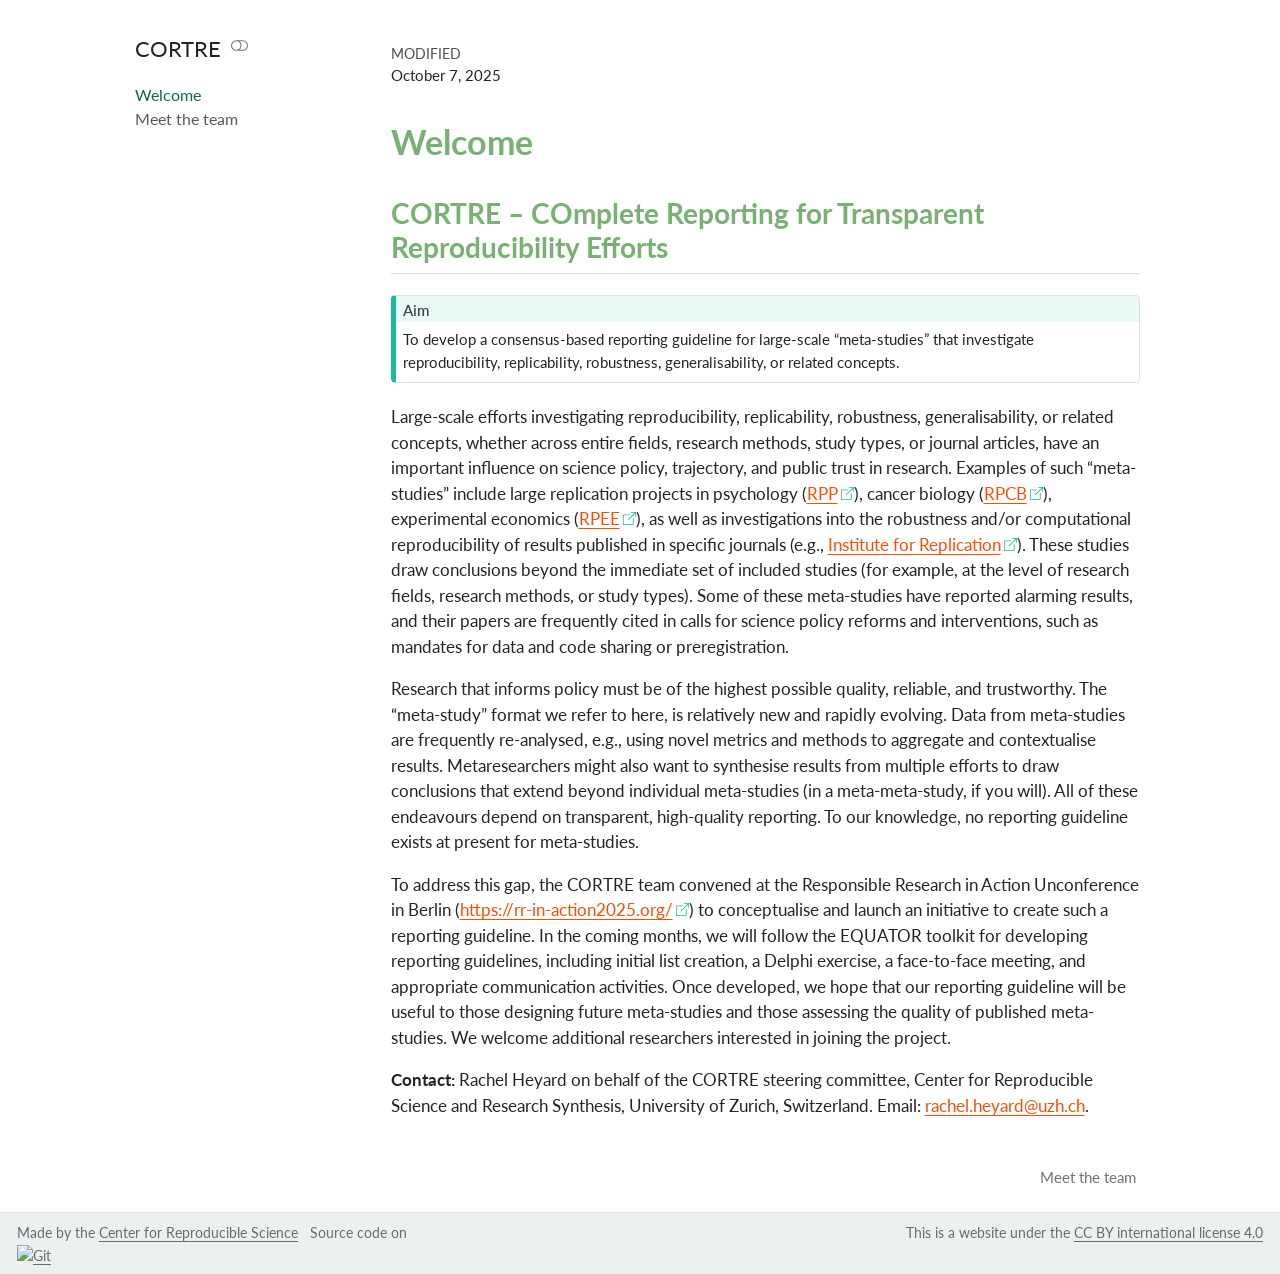
==== docs/index.html @ fe31c936 "start" ====
<!DOCTYPE html>
<html xmlns="http://www.w3.org/1999/xhtml" lang="en" xml:lang="en"><head>

<meta charset="utf-8">
<meta name="generator" content="quarto-1.7.32">

<meta name="viewport" content="width=device-width, initial-scale=1.0, user-scalable=yes">

<meta name="author" content="Center for Reproducible Science and Research Synthesis">

<title>Welcome – CORTRE</title>
<style>
code{white-space: pre-wrap;}
span.smallcaps{font-variant: small-caps;}
div.columns{display: flex; gap: min(4vw, 1.5em);}
div.column{flex: auto; overflow-x: auto;}
div.hanging-indent{margin-left: 1.5em; text-indent: -1.5em;}
ul.task-list{list-style: none;}
ul.task-list li input[type="checkbox"] {
  width: 0.8em;
  margin: 0 0.8em 0.2em -1em; /* quarto-specific, see https://github.com/quarto-dev/quarto-cli/issues/4556 */ 
  vertical-align: middle;
}
</style>


<script src="site_libs/quarto-nav/quarto-nav.js"></script>
<script src="site_libs/quarto-nav/headroom.min.js"></script>
<script src="site_libs/clipboard/clipboard.min.js"></script>
<script src="site_libs/quarto-search/autocomplete.umd.js"></script>
<script src="site_libs/quarto-search/fuse.min.js"></script>
<script src="site_libs/quarto-search/quarto-search.js"></script>
<meta name="quarto:offset" content="./">
<link href="./team/index.html" rel="next">
<script src="site_libs/quarto-html/quarto.js" type="module"></script>
<script src="site_libs/quarto-html/tabsets/tabsets.js" type="module"></script>
<script src="site_libs/quarto-html/popper.min.js"></script>
<script src="site_libs/quarto-html/tippy.umd.min.js"></script>
<script src="site_libs/quarto-html/anchor.min.js"></script>
<link href="site_libs/quarto-html/tippy.css" rel="stylesheet">
<link href="site_libs/quarto-html/quarto-syntax-highlighting-37eea08aefeeee20ff55810ff984fec1.css" rel="stylesheet" class="quarto-color-scheme" id="quarto-text-highlighting-styles">
<link href="site_libs/quarto-html/quarto-syntax-highlighting-dark-2fef5ea3f8957b3e4ecc936fc74692ca.css" rel="stylesheet" class="quarto-color-scheme quarto-color-alternate" id="quarto-text-highlighting-styles">
<link href="site_libs/quarto-html/quarto-syntax-highlighting-37eea08aefeeee20ff55810ff984fec1.css" rel="stylesheet" class="quarto-color-scheme-extra" id="quarto-text-highlighting-styles">
<script src="site_libs/bootstrap/bootstrap.min.js"></script>
<link href="site_libs/bootstrap/bootstrap-icons.css" rel="stylesheet">
<link href="site_libs/bootstrap/bootstrap-a055c395a50114ef8e7a43652ebec370.min.css" rel="stylesheet" append-hash="true" class="quarto-color-scheme" id="quarto-bootstrap" data-mode="light">
<link href="site_libs/bootstrap/bootstrap-dark-d95e5c72062d7bf5ba8f8939cb283f70.min.css" rel="stylesheet" append-hash="true" class="quarto-color-scheme quarto-color-alternate" id="quarto-bootstrap" data-mode="dark">
<link href="site_libs/bootstrap/bootstrap-a055c395a50114ef8e7a43652ebec370.min.css" rel="stylesheet" append-hash="true" class="quarto-color-scheme-extra" id="quarto-bootstrap" data-mode="light">
<script id="quarto-search-options" type="application/json">{
  "location": "sidebar",
  "copy-button": false,
  "collapse-after": 3,
  "panel-placement": "start",
  "type": "textbox",
  "limit": 50,
  "keyboard-shortcut": [
    "f",
    "/",
    "s"
  ],
  "show-item-context": false,
  "language": {
    "search-no-results-text": "No results",
    "search-matching-documents-text": "matching documents",
    "search-copy-link-title": "Copy link to search",
    "search-hide-matches-text": "Hide additional matches",
    "search-more-match-text": "more match in this document",
    "search-more-matches-text": "more matches in this document",
    "search-clear-button-title": "Clear",
    "search-text-placeholder": "",
    "search-detached-cancel-button-title": "Cancel",
    "search-submit-button-title": "Submit",
    "search-label": "Search"
  }
}</script>


<link rel="stylesheet" href="styles.css">
</head>

<body class="nav-sidebar floating fullcontent quarto-light"><script id="quarto-html-before-body" type="application/javascript">
    const toggleBodyColorMode = (bsSheetEl) => {
      const mode = bsSheetEl.getAttribute("data-mode");
      const bodyEl = window.document.querySelector("body");
      if (mode === "dark") {
        bodyEl.classList.add("quarto-dark");
        bodyEl.classList.remove("quarto-light");
      } else {
        bodyEl.classList.add("quarto-light");
        bodyEl.classList.remove("quarto-dark");
      }
    }
    const toggleBodyColorPrimary = () => {
      const bsSheetEl = window.document.querySelector("link#quarto-bootstrap:not([rel=disabled-stylesheet])");
      if (bsSheetEl) {
        toggleBodyColorMode(bsSheetEl);
      }
    }
    const setColorSchemeToggle = (alternate) => {
      const toggles = window.document.querySelectorAll('.quarto-color-scheme-toggle');
      for (let i=0; i < toggles.length; i++) {
        const toggle = toggles[i];
        if (toggle) {
          if (alternate) {
            toggle.classList.add("alternate");
          } else {
            toggle.classList.remove("alternate");
          }
        }
      }
    };
    const toggleColorMode = (alternate) => {
      // Switch the stylesheets
      const primaryStylesheets = window.document.querySelectorAll('link.quarto-color-scheme:not(.quarto-color-alternate)');
      const alternateStylesheets = window.document.querySelectorAll('link.quarto-color-scheme.quarto-color-alternate');
      manageTransitions('#quarto-margin-sidebar .nav-link', false);
      if (alternate) {
        // note: dark is layered on light, we don't disable primary!
        enableStylesheet(alternateStylesheets);
        for (const sheetNode of alternateStylesheets) {
          if (sheetNode.id === "quarto-bootstrap") {
            toggleBodyColorMode(sheetNode);
          }
        }
      } else {
        disableStylesheet(alternateStylesheets);
        enableStylesheet(primaryStylesheets)
        toggleBodyColorPrimary();
      }
      manageTransitions('#quarto-margin-sidebar .nav-link', true);
      // Switch the toggles
      setColorSchemeToggle(alternate)
      // Hack to workaround the fact that safari doesn't
      // properly recolor the scrollbar when toggling (#1455)
      if (navigator.userAgent.indexOf('Safari') > 0 && navigator.userAgent.indexOf('Chrome') == -1) {
        manageTransitions("body", false);
        window.scrollTo(0, 1);
        setTimeout(() => {
          window.scrollTo(0, 0);
          manageTransitions("body", true);
        }, 40);
      }
    }
    const disableStylesheet = (stylesheets) => {
      for (let i=0; i < stylesheets.length; i++) {
        const stylesheet = stylesheets[i];
        stylesheet.rel = 'disabled-stylesheet';
      }
    }
    const enableStylesheet = (stylesheets) => {
      for (let i=0; i < stylesheets.length; i++) {
        const stylesheet = stylesheets[i];
        if(stylesheet.rel !== 'stylesheet') { // for Chrome, which will still FOUC without this check
          stylesheet.rel = 'stylesheet';
        }
      }
    }
    const manageTransitions = (selector, allowTransitions) => {
      const els = window.document.querySelectorAll(selector);
      for (let i=0; i < els.length; i++) {
        const el = els[i];
        if (allowTransitions) {
          el.classList.remove('notransition');
        } else {
          el.classList.add('notransition');
        }
      }
    }
    const isFileUrl = () => {
      return window.location.protocol === 'file:';
    }
    const hasAlternateSentinel = () => {
      let styleSentinel = getColorSchemeSentinel();
      if (styleSentinel !== null) {
        return styleSentinel === "alternate";
      } else {
        return false;
      }
    }
    const setStyleSentinel = (alternate) => {
      const value = alternate ? "alternate" : "default";
      if (!isFileUrl()) {
        window.localStorage.setItem("quarto-color-scheme", value);
      } else {
        localAlternateSentinel = value;
      }
    }
    const getColorSchemeSentinel = () => {
      if (!isFileUrl()) {
        const storageValue = window.localStorage.getItem("quarto-color-scheme");
        return storageValue != null ? storageValue : localAlternateSentinel;
      } else {
        return localAlternateSentinel;
      }
    }
    const toggleGiscusIfUsed = (isAlternate, darkModeDefault) => {
      const baseTheme = document.querySelector('#giscus-base-theme')?.value ?? 'light';
      const alternateTheme = document.querySelector('#giscus-alt-theme')?.value ?? 'dark';
      let newTheme = '';
      if(authorPrefersDark) {
        newTheme = isAlternate ? baseTheme : alternateTheme;
      } else {
        newTheme = isAlternate ? alternateTheme : baseTheme;
      }
      const changeGiscusTheme = () => {
        // From: https://github.com/giscus/giscus/issues/336
        const sendMessage = (message) => {
          const iframe = document.querySelector('iframe.giscus-frame');
          if (!iframe) return;
          iframe.contentWindow.postMessage({ giscus: message }, 'https://giscus.app');
        }
        sendMessage({
          setConfig: {
            theme: newTheme
          }
        });
      }
      const isGiscussLoaded = window.document.querySelector('iframe.giscus-frame') !== null;
      if (isGiscussLoaded) {
        changeGiscusTheme();
      }
    };
    const authorPrefersDark = false;
    const darkModeDefault = authorPrefersDark;
      document.querySelector('link#quarto-text-highlighting-styles.quarto-color-scheme-extra').rel = 'disabled-stylesheet';
      document.querySelector('link#quarto-bootstrap.quarto-color-scheme-extra').rel = 'disabled-stylesheet';
    let localAlternateSentinel = darkModeDefault ? 'alternate' : 'default';
    // Dark / light mode switch
    window.quartoToggleColorScheme = () => {
      // Read the current dark / light value
      let toAlternate = !hasAlternateSentinel();
      toggleColorMode(toAlternate);
      setStyleSentinel(toAlternate);
      toggleGiscusIfUsed(toAlternate, darkModeDefault);
      window.dispatchEvent(new Event('resize'));
    };
    // Switch to dark mode if need be
    if (hasAlternateSentinel()) {
      toggleColorMode(true);
    } else {
      toggleColorMode(false);
    }
  </script>

<div id="quarto-search-results"></div>
  <header id="quarto-header" class="headroom fixed-top">
  <nav class="quarto-secondary-nav">
    <div class="container-fluid d-flex">
      <button type="button" class="quarto-btn-toggle btn" data-bs-toggle="collapse" role="button" data-bs-target=".quarto-sidebar-collapse-item" aria-controls="quarto-sidebar" aria-expanded="false" aria-label="Toggle sidebar navigation" onclick="if (window.quartoToggleHeadroom) { window.quartoToggleHeadroom(); }">
        <i class="bi bi-layout-text-sidebar-reverse"></i>
      </button>
        <nav class="quarto-page-breadcrumbs" aria-label="breadcrumb"><ol class="breadcrumb"><li class="breadcrumb-item"><a href="./index.html">Welcome</a></li></ol></nav>
        <a class="flex-grow-1" role="navigation" data-bs-toggle="collapse" data-bs-target=".quarto-sidebar-collapse-item" aria-controls="quarto-sidebar" aria-expanded="false" aria-label="Toggle sidebar navigation" onclick="if (window.quartoToggleHeadroom) { window.quartoToggleHeadroom(); }">      
        </a>
    </div>
  </nav>
</header>
<!-- content -->
<div id="quarto-content" class="quarto-container page-columns page-rows-contents page-layout-article">
<!-- sidebar -->
  <nav id="quarto-sidebar" class="sidebar collapse collapse-horizontal quarto-sidebar-collapse-item sidebar-navigation floating overflow-auto">
    <div class="pt-lg-2 mt-2 text-left sidebar-header">
    <div class="sidebar-title mb-0 py-0">
      <a href="./">CORTRE</a> 
        <div class="sidebar-tools-main">
  <a href="" class="quarto-color-scheme-toggle quarto-navigation-tool  px-1" onclick="window.quartoToggleColorScheme(); return false;" title="Toggle dark mode"><i class="bi"></i></a>
</div>
    </div>
      </div>
    <div class="sidebar-menu-container"> 
    <ul class="list-unstyled mt-1">
        <li class="sidebar-item">
  <div class="sidebar-item-container"> 
  <a href="./index.html" class="sidebar-item-text sidebar-link active">
 <span class="menu-text">Welcome</span></a>
  </div>
</li>
        <li class="sidebar-item">
  <div class="sidebar-item-container"> 
  <a href="./team/index.html" class="sidebar-item-text sidebar-link">
 <span class="menu-text">Meet the team</span></a>
  </div>
</li>
    </ul>
    </div>
</nav>
<div id="quarto-sidebar-glass" class="quarto-sidebar-collapse-item" data-bs-toggle="collapse" data-bs-target=".quarto-sidebar-collapse-item"></div>
<!-- margin-sidebar -->
    
<!-- main -->
<main class="content" id="quarto-document-content">


<header id="title-block-header" class="quarto-title-block default">
<div class="quarto-title">
</div>



<div class="quarto-title-meta">

    
  
    <div>
    <div class="quarto-title-meta-heading">Modified</div>
    <div class="quarto-title-meta-contents">
      <p class="date-modified">October 7, 2025</p>
    </div>
  </div>
    
  </div>
  


</header>


<section id="welcome" class="level1 unnumbered">
<h1 class="unnumbered">Welcome</h1>
<section id="cortre-complete-reporting-for-transparent-reproducibility-efforts" class="level2">
<h2 class="anchored" data-anchor-id="cortre-complete-reporting-for-transparent-reproducibility-efforts">CORTRE – COmplete Reporting for Transparent Reproducibility Efforts</h2>
<div class="callout callout-style-default callout-tip no-icon callout-titled">
<div class="callout-header d-flex align-content-center">
<div class="callout-icon-container">
<i class="callout-icon no-icon"></i>
</div>
<div class="callout-title-container flex-fill">
Aim
</div>
</div>
<div class="callout-body-container callout-body">
<p>To develop a consensus-based reporting guideline for large-scale “meta-studies” that investigate reproducibility, replicability, robustness, generalisability, or related concepts.</p>
</div>
</div>
<p>Large-scale efforts investigating reproducibility, replicability, robustness, generalisability, or related concepts, whether across entire fields, research methods, study types, or journal articles, have an important influence on science policy, trajectory, and public trust in research. Examples of such “meta-studies” include large replication projects in psychology (<a href="https://osf.io/ezcuj/" class="external" target="_blank">RPP</a>), cancer biology (<a href="https://www.cos.io/rpcb" class="external" target="_blank">RPCB</a>), experimental economics (<a href="https://doi.org/10.1126/science.aaf0918" class="external" target="_blank">RPEE</a>), as well as investigations into the robustness and/or computational reproducibility of results published in specific journals (e.g., <a href="https://i4replication.org/" class="external" target="_blank">Institute for Replication</a>). These studies draw conclusions beyond the immediate set of included studies (for example, at the level of research fields, research methods, or study types). Some of these meta-studies have reported alarming results, and their papers are frequently cited in calls for science policy reforms and interventions, such as mandates for data and code sharing or preregistration.</p>
<p>Research that informs policy must be of the highest possible quality, reliable, and trustworthy. The “meta-study” format we refer to here, is relatively new and rapidly evolving. Data from meta-studies are frequently re-analysed, e.g., using novel metrics and methods to aggregate and contextualise results. Metaresearchers might also want to synthesise results from multiple efforts to draw conclusions that extend beyond individual meta-studies (in a meta-meta-study, if you will). All of these endeavours depend on transparent, high-quality reporting. To our knowledge, no reporting guideline exists at present for meta-studies.</p>
<p>To address this gap, the CORTRE team convened at the Responsible Research in Action Unconference in Berlin (<a href="https://rr-in-action2025.org/" class="external" target="_blank">https://rr-in-action2025.org/</a>) to conceptualise and launch an initiative to create such a reporting guideline. In the coming months, we will follow the EQUATOR toolkit for developing reporting guidelines, including initial list creation, a Delphi exercise, a face-to-face meeting, and appropriate communication activities. Once developed, we hope that our reporting guideline will be useful to those designing future meta-studies and those assessing the quality of published meta-studies. We welcome additional researchers interested in joining the project.</p>
<p><strong>Contact:</strong> Rachel Heyard on behalf of the CORTRE steering committee, Center for Reproducible Science and Research Synthesis, University of Zurich, Switzerland. Email: <script type="text/javascript">
<!--
h='&#x75;&#122;&#104;&#46;&#x63;&#104;';a='&#64;';n='&#114;&#x61;&#x63;&#104;&#x65;&#108;&#46;&#104;&#x65;&#x79;&#x61;&#114;&#100;';e=n+a+h;
document.write('<a h'+'ref'+'="ma'+'ilto'+':'+e+'" clas'+'s="em' + 'ail email">'+e+'<\/'+'a'+'>');
// -->
</script><noscript>rachel.heyard at uzh dot ch</noscript>.</p>


</section>
</section>

</main> <!-- /main -->
<script id="quarto-html-after-body" type="application/javascript">
  window.document.addEventListener("DOMContentLoaded", function (event) {
    // Ensure there is a toggle, if there isn't float one in the top right
    if (window.document.querySelector('.quarto-color-scheme-toggle') === null) {
      const a = window.document.createElement('a');
      a.classList.add('top-right');
      a.classList.add('quarto-color-scheme-toggle');
      a.href = "";
      a.onclick = function() { try { window.quartoToggleColorScheme(); } catch {} return false; };
      const i = window.document.createElement("i");
      i.classList.add('bi');
      a.appendChild(i);
      window.document.body.appendChild(a);
    }
    setColorSchemeToggle(hasAlternateSentinel())
    const icon = "";
    const anchorJS = new window.AnchorJS();
    anchorJS.options = {
      placement: 'right',
      icon: icon
    };
    anchorJS.add('.anchored');
    const isCodeAnnotation = (el) => {
      for (const clz of el.classList) {
        if (clz.startsWith('code-annotation-')) {                     
          return true;
        }
      }
      return false;
    }
    const onCopySuccess = function(e) {
      // button target
      const button = e.trigger;
      // don't keep focus
      button.blur();
      // flash "checked"
      button.classList.add('code-copy-button-checked');
      var currentTitle = button.getAttribute("title");
      button.setAttribute("title", "Copied!");
      let tooltip;
      if (window.bootstrap) {
        button.setAttribute("data-bs-toggle", "tooltip");
        button.setAttribute("data-bs-placement", "left");
        button.setAttribute("data-bs-title", "Copied!");
        tooltip = new bootstrap.Tooltip(button, 
          { trigger: "manual", 
            customClass: "code-copy-button-tooltip",
            offset: [0, -8]});
        tooltip.show();    
      }
      setTimeout(function() {
        if (tooltip) {
          tooltip.hide();
          button.removeAttribute("data-bs-title");
          button.removeAttribute("data-bs-toggle");
          button.removeAttribute("data-bs-placement");
        }
        button.setAttribute("title", currentTitle);
        button.classList.remove('code-copy-button-checked');
      }, 1000);
      // clear code selection
      e.clearSelection();
    }
    const getTextToCopy = function(trigger) {
        const codeEl = trigger.previousElementSibling.cloneNode(true);
        for (const childEl of codeEl.children) {
          if (isCodeAnnotation(childEl)) {
            childEl.remove();
          }
        }
        return codeEl.innerText;
    }
    const clipboard = new window.ClipboardJS('.code-copy-button:not([data-in-quarto-modal])', {
      text: getTextToCopy
    });
    clipboard.on('success', onCopySuccess);
    if (window.document.getElementById('quarto-embedded-source-code-modal')) {
      const clipboardModal = new window.ClipboardJS('.code-copy-button[data-in-quarto-modal]', {
        text: getTextToCopy,
        container: window.document.getElementById('quarto-embedded-source-code-modal')
      });
      clipboardModal.on('success', onCopySuccess);
    }
      var localhostRegex = new RegExp(/^(?:http|https):\/\/localhost\:?[0-9]*\//);
      var mailtoRegex = new RegExp(/^mailto:/);
        var filterRegex = new RegExp('/' + window.location.host + '/');
      var isInternal = (href) => {
          return filterRegex.test(href) || localhostRegex.test(href) || mailtoRegex.test(href);
      }
      // Inspect non-navigation links and adorn them if external
     var links = window.document.querySelectorAll('a[href]:not(.nav-link):not(.navbar-brand):not(.toc-action):not(.sidebar-link):not(.sidebar-item-toggle):not(.pagination-link):not(.no-external):not([aria-hidden]):not(.dropdown-item):not(.quarto-navigation-tool):not(.about-link)');
      for (var i=0; i<links.length; i++) {
        const link = links[i];
        if (!isInternal(link.href)) {
          // undo the damage that might have been done by quarto-nav.js in the case of
          // links that we want to consider external
          if (link.dataset.originalHref !== undefined) {
            link.href = link.dataset.originalHref;
          }
        }
      }
    function tippyHover(el, contentFn, onTriggerFn, onUntriggerFn) {
      const config = {
        allowHTML: true,
        maxWidth: 500,
        delay: 100,
        arrow: false,
        appendTo: function(el) {
            return el.parentElement;
        },
        interactive: true,
        interactiveBorder: 10,
        theme: 'quarto',
        placement: 'bottom-start',
      };
      if (contentFn) {
        config.content = contentFn;
      }
      if (onTriggerFn) {
        config.onTrigger = onTriggerFn;
      }
      if (onUntriggerFn) {
        config.onUntrigger = onUntriggerFn;
      }
      window.tippy(el, config); 
    }
    const noterefs = window.document.querySelectorAll('a[role="doc-noteref"]');
    for (var i=0; i<noterefs.length; i++) {
      const ref = noterefs[i];
      tippyHover(ref, function() {
        // use id or data attribute instead here
        let href = ref.getAttribute('data-footnote-href') || ref.getAttribute('href');
        try { href = new URL(href).hash; } catch {}
        const id = href.replace(/^#\/?/, "");
        const note = window.document.getElementById(id);
        if (note) {
          return note.innerHTML;
        } else {
          return "";
        }
      });
    }
    const xrefs = window.document.querySelectorAll('a.quarto-xref');
    const processXRef = (id, note) => {
      // Strip column container classes
      const stripColumnClz = (el) => {
        el.classList.remove("page-full", "page-columns");
        if (el.children) {
          for (const child of el.children) {
            stripColumnClz(child);
          }
        }
      }
      stripColumnClz(note)
      if (id === null || id.startsWith('sec-')) {
        // Special case sections, only their first couple elements
        const container = document.createElement("div");
        if (note.children && note.children.length > 2) {
          container.appendChild(note.children[0].cloneNode(true));
          for (let i = 1; i < note.children.length; i++) {
            const child = note.children[i];
            if (child.tagName === "P" && child.innerText === "") {
              continue;
            } else {
              container.appendChild(child.cloneNode(true));
              break;
            }
          }
          if (window.Quarto?.typesetMath) {
            window.Quarto.typesetMath(container);
          }
          return container.innerHTML
        } else {
          if (window.Quarto?.typesetMath) {
            window.Quarto.typesetMath(note);
          }
          return note.innerHTML;
        }
      } else {
        // Remove any anchor links if they are present
        const anchorLink = note.querySelector('a.anchorjs-link');
        if (anchorLink) {
          anchorLink.remove();
        }
        if (window.Quarto?.typesetMath) {
          window.Quarto.typesetMath(note);
        }
        if (note.classList.contains("callout")) {
          return note.outerHTML;
        } else {
          return note.innerHTML;
        }
      }
    }
    for (var i=0; i<xrefs.length; i++) {
      const xref = xrefs[i];
      tippyHover(xref, undefined, function(instance) {
        instance.disable();
        let url = xref.getAttribute('href');
        let hash = undefined; 
        if (url.startsWith('#')) {
          hash = url;
        } else {
          try { hash = new URL(url).hash; } catch {}
        }
        if (hash) {
          const id = hash.replace(/^#\/?/, "");
          const note = window.document.getElementById(id);
          if (note !== null) {
            try {
              const html = processXRef(id, note.cloneNode(true));
              instance.setContent(html);
            } finally {
              instance.enable();
              instance.show();
            }
          } else {
            // See if we can fetch this
            fetch(url.split('#')[0])
            .then(res => res.text())
            .then(html => {
              const parser = new DOMParser();
              const htmlDoc = parser.parseFromString(html, "text/html");
              const note = htmlDoc.getElementById(id);
              if (note !== null) {
                const html = processXRef(id, note);
                instance.setContent(html);
              } 
            }).finally(() => {
              instance.enable();
              instance.show();
            });
          }
        } else {
          // See if we can fetch a full url (with no hash to target)
          // This is a special case and we should probably do some content thinning / targeting
          fetch(url)
          .then(res => res.text())
          .then(html => {
            const parser = new DOMParser();
            const htmlDoc = parser.parseFromString(html, "text/html");
            const note = htmlDoc.querySelector('main.content');
            if (note !== null) {
              // This should only happen for chapter cross references
              // (since there is no id in the URL)
              // remove the first header
              if (note.children.length > 0 && note.children[0].tagName === "HEADER") {
                note.children[0].remove();
              }
              const html = processXRef(null, note);
              instance.setContent(html);
            } 
          }).finally(() => {
            instance.enable();
            instance.show();
          });
        }
      }, function(instance) {
      });
    }
        let selectedAnnoteEl;
        const selectorForAnnotation = ( cell, annotation) => {
          let cellAttr = 'data-code-cell="' + cell + '"';
          let lineAttr = 'data-code-annotation="' +  annotation + '"';
          const selector = 'span[' + cellAttr + '][' + lineAttr + ']';
          return selector;
        }
        const selectCodeLines = (annoteEl) => {
          const doc = window.document;
          const targetCell = annoteEl.getAttribute("data-target-cell");
          const targetAnnotation = annoteEl.getAttribute("data-target-annotation");
          const annoteSpan = window.document.querySelector(selectorForAnnotation(targetCell, targetAnnotation));
          const lines = annoteSpan.getAttribute("data-code-lines").split(",");
          const lineIds = lines.map((line) => {
            return targetCell + "-" + line;
          })
          let top = null;
          let height = null;
          let parent = null;
          if (lineIds.length > 0) {
              //compute the position of the single el (top and bottom and make a div)
              const el = window.document.getElementById(lineIds[0]);
              top = el.offsetTop;
              height = el.offsetHeight;
              parent = el.parentElement.parentElement;
            if (lineIds.length > 1) {
              const lastEl = window.document.getElementById(lineIds[lineIds.length - 1]);
              const bottom = lastEl.offsetTop + lastEl.offsetHeight;
              height = bottom - top;
            }
            if (top !== null && height !== null && parent !== null) {
              // cook up a div (if necessary) and position it 
              let div = window.document.getElementById("code-annotation-line-highlight");
              if (div === null) {
                div = window.document.createElement("div");
                div.setAttribute("id", "code-annotation-line-highlight");
                div.style.position = 'absolute';
                parent.appendChild(div);
              }
              div.style.top = top - 2 + "px";
              div.style.height = height + 4 + "px";
              div.style.left = 0;
              let gutterDiv = window.document.getElementById("code-annotation-line-highlight-gutter");
              if (gutterDiv === null) {
                gutterDiv = window.document.createElement("div");
                gutterDiv.setAttribute("id", "code-annotation-line-highlight-gutter");
                gutterDiv.style.position = 'absolute';
                const codeCell = window.document.getElementById(targetCell);
                const gutter = codeCell.querySelector('.code-annotation-gutter');
                gutter.appendChild(gutterDiv);
              }
              gutterDiv.style.top = top - 2 + "px";
              gutterDiv.style.height = height + 4 + "px";
            }
            selectedAnnoteEl = annoteEl;
          }
        };
        const unselectCodeLines = () => {
          const elementsIds = ["code-annotation-line-highlight", "code-annotation-line-highlight-gutter"];
          elementsIds.forEach((elId) => {
            const div = window.document.getElementById(elId);
            if (div) {
              div.remove();
            }
          });
          selectedAnnoteEl = undefined;
        };
          // Handle positioning of the toggle
      window.addEventListener(
        "resize",
        throttle(() => {
          elRect = undefined;
          if (selectedAnnoteEl) {
            selectCodeLines(selectedAnnoteEl);
          }
        }, 10)
      );
      function throttle(fn, ms) {
      let throttle = false;
      let timer;
        return (...args) => {
          if(!throttle) { // first call gets through
              fn.apply(this, args);
              throttle = true;
          } else { // all the others get throttled
              if(timer) clearTimeout(timer); // cancel #2
              timer = setTimeout(() => {
                fn.apply(this, args);
                timer = throttle = false;
              }, ms);
          }
        };
      }
        // Attach click handler to the DT
        const annoteDls = window.document.querySelectorAll('dt[data-target-cell]');
        for (const annoteDlNode of annoteDls) {
          annoteDlNode.addEventListener('click', (event) => {
            const clickedEl = event.target;
            if (clickedEl !== selectedAnnoteEl) {
              unselectCodeLines();
              const activeEl = window.document.querySelector('dt[data-target-cell].code-annotation-active');
              if (activeEl) {
                activeEl.classList.remove('code-annotation-active');
              }
              selectCodeLines(clickedEl);
              clickedEl.classList.add('code-annotation-active');
            } else {
              // Unselect the line
              unselectCodeLines();
              clickedEl.classList.remove('code-annotation-active');
            }
          });
        }
    const findCites = (el) => {
      const parentEl = el.parentElement;
      if (parentEl) {
        const cites = parentEl.dataset.cites;
        if (cites) {
          return {
            el,
            cites: cites.split(' ')
          };
        } else {
          return findCites(el.parentElement)
        }
      } else {
        return undefined;
      }
    };
    var bibliorefs = window.document.querySelectorAll('a[role="doc-biblioref"]');
    for (var i=0; i<bibliorefs.length; i++) {
      const ref = bibliorefs[i];
      const citeInfo = findCites(ref);
      if (citeInfo) {
        tippyHover(citeInfo.el, function() {
          var popup = window.document.createElement('div');
          citeInfo.cites.forEach(function(cite) {
            var citeDiv = window.document.createElement('div');
            citeDiv.classList.add('hanging-indent');
            citeDiv.classList.add('csl-entry');
            var biblioDiv = window.document.getElementById('ref-' + cite);
            if (biblioDiv) {
              citeDiv.innerHTML = biblioDiv.innerHTML;
            }
            popup.appendChild(citeDiv);
          });
          return popup.innerHTML;
        });
      }
    }
  });
  </script>
<nav class="page-navigation">
  <div class="nav-page nav-page-previous">
  </div>
  <div class="nav-page nav-page-next">
      <a href="./team/index.html" class="pagination-link" aria-label="Meet the team">
        <span class="nav-page-text">Meet the team</span> <i class="bi bi-arrow-right-short"></i>
      </a>
  </div>
</nav>
</div> <!-- /content -->
<footer class="footer">
  <div class="nav-footer">
    <div class="nav-footer-left">
<p>Made by the <a href="https://www.crs.uzh.ch/en.html">Center for Reproducible Science</a> &nbsp; Source code on <a href="https://github.com/cortre/cortre.github.io"><img src="https://github.githubassets.com/assets/GitHub-Logo-ee398b662d42.png" class="img-fluid" alt="Git" width="55"></a></p>
</div>   
    <div class="nav-footer-center">
      &nbsp;
    </div>
    <div class="nav-footer-right">
<p>This is a website under the <a href="https://creativecommons.org/licenses/by/4.0/">CC BY international license 4.0</a></p>
</div>
  </div>
</footer>




</body></html>
---- docs/site_libs/quarto-html/tippy.css ----
.tippy-box[data-animation=fade][data-state=hidden]{opacity:0}[data-tippy-root]{max-width:calc(100vw - 10px)}.tippy-box{position:relative;background-color:#333;color:#fff;border-radius:4px;font-size:14px;line-height:1.4;white-space:normal;outline:0;transition-property:transform,visibility,opacity}.tippy-box[data-placement^=top]>.tippy-arrow{bottom:0}.tippy-box[data-placement^=top]>.tippy-arrow:before{bottom:-7px;left:0;border-width:8px 8px 0;border-top-color:initial;transform-origin:center top}.tippy-box[data-placement^=bottom]>.tippy-arrow{top:0}.tippy-box[data-placement^=bottom]>.tippy-arrow:before{top:-7px;left:0;border-width:0 8px 8px;border-bottom-color:initial;transform-origin:center bottom}.tippy-box[data-placement^=left]>.tippy-arrow{right:0}.tippy-box[data-placement^=left]>.tippy-arrow:before{border-width:8px 0 8px 8px;border-left-color:initial;right:-7px;transform-origin:center left}.tippy-box[data-placement^=right]>.tippy-arrow{left:0}.tippy-box[data-placement^=right]>.tippy-arrow:before{left:-7px;border-width:8px 8px 8px 0;border-right-color:initial;transform-origin:center right}.tippy-box[data-inertia][data-state=visible]{transition-timing-function:cubic-bezier(.54,1.5,.38,1.11)}.tippy-arrow{width:16px;height:16px;color:#333}.tippy-arrow:before{content:"";position:absolute;border-color:transparent;border-style:solid}.tippy-content{position:relative;padding:5px 9px;z-index:1}
---- docs/site_libs/quarto-html/quarto-syntax-highlighting-37eea08aefeeee20ff55810ff984fec1.css ----
/* quarto syntax highlight colors */
:root {
  --quarto-hl-ot-color: #003B4F;
  --quarto-hl-at-color: #657422;
  --quarto-hl-ss-color: #20794D;
  --quarto-hl-an-color: #5E5E5E;
  --quarto-hl-fu-color: #4758AB;
  --quarto-hl-st-color: #20794D;
  --quarto-hl-cf-color: #003B4F;
  --quarto-hl-op-color: #5E5E5E;
  --quarto-hl-er-color: #AD0000;
  --quarto-hl-bn-color: #AD0000;
  --quarto-hl-al-color: #AD0000;
  --quarto-hl-va-color: #111111;
  --quarto-hl-bu-color: inherit;
  --quarto-hl-ex-color: inherit;
  --quarto-hl-pp-color: #AD0000;
  --quarto-hl-in-color: #5E5E5E;
  --quarto-hl-vs-color: #20794D;
  --quarto-hl-wa-color: #5E5E5E;
  --quarto-hl-do-color: #5E5E5E;
  --quarto-hl-im-color: #00769E;
  --quarto-hl-ch-color: #20794D;
  --quarto-hl-dt-color: #AD0000;
  --quarto-hl-fl-color: #AD0000;
  --quarto-hl-co-color: #5E5E5E;
  --quarto-hl-cv-color: #5E5E5E;
  --quarto-hl-cn-color: #8f5902;
  --quarto-hl-sc-color: #5E5E5E;
  --quarto-hl-dv-color: #AD0000;
  --quarto-hl-kw-color: #003B4F;
}

/* other quarto variables */
:root {
  --quarto-font-monospace: SFMono-Regular, Menlo, Monaco, Consolas, "Liberation Mono", "Courier New", monospace;
}

/* syntax highlight based on Pandoc's rules */
pre > code.sourceCode > span {
  color: #003B4F;
}

code.sourceCode > span {
  color: #003B4F;
}

div.sourceCode,
div.sourceCode pre.sourceCode {
  color: #003B4F;
}

/* Normal */
code span {
  color: #003B4F;
}

/* Alert */
code span.al {
  color: #AD0000;
  font-style: inherit;
}

/* Annotation */
code span.an {
  color: #5E5E5E;
  font-style: inherit;
}

/* Attribute */
code span.at {
  color: #657422;
  font-style: inherit;
}

/* BaseN */
code span.bn {
  color: #AD0000;
  font-style: inherit;
}

/* BuiltIn */
code span.bu {
  font-style: inherit;
}

/* ControlFlow */
code span.cf {
  color: #003B4F;
  font-weight: bold;
  font-style: inherit;
}

/* Char */
code span.ch {
  color: #20794D;
  font-style: inherit;
}

/* Constant */
code span.cn {
  color: #8f5902;
  font-style: inherit;
}

/* Comment */
code span.co {
  color: #5E5E5E;
  font-style: inherit;
}

/* CommentVar */
code span.cv {
  color: #5E5E5E;
  font-style: italic;
}

/* Documentation */
code span.do {
  color: #5E5E5E;
  font-style: italic;
}

/* DataType */
code span.dt {
  color: #AD0000;
  font-style: inherit;
}

/* DecVal */
code span.dv {
  color: #AD0000;
  font-style: inherit;
}

/* Error */
code span.er {
  color: #AD0000;
  font-style: inherit;
}

/* Extension */
code span.ex {
  font-style: inherit;
}

/* Float */
code span.fl {
  color: #AD0000;
  font-style: inherit;
}

/* Function */
code span.fu {
  color: #4758AB;
  font-style: inherit;
}

/* Import */
code span.im {
  color: #00769E;
  font-style: inherit;
}

/* Information */
code span.in {
  color: #5E5E5E;
  font-style: inherit;
}

/* Keyword */
code span.kw {
  color: #003B4F;
  font-weight: bold;
  font-style: inherit;
}

/* Operator */
code span.op {
  color: #5E5E5E;
  font-style: inherit;
}

/* Other */
code span.ot {
  color: #003B4F;
  font-style: inherit;
}

/* Preprocessor */
code span.pp {
  color: #AD0000;
  font-style: inherit;
}

/* SpecialChar */
code span.sc {
  color: #5E5E5E;
  font-style: inherit;
}

/* SpecialString */
code span.ss {
  color: #20794D;
  font-style: inherit;
}

/* String */
code span.st {
  color: #20794D;
  font-style: inherit;
}

/* Variable */
code span.va {
  color: #111111;
  font-style: inherit;
}

/* VerbatimString */
code span.vs {
  color: #20794D;
  font-style: inherit;
}

/* Warning */
code span.wa {
  color: #5E5E5E;
  font-style: italic;
}

.prevent-inlining {
  content: "</";
}

/*# sourceMappingURL=27d3d809615f7771493d095567f04340.css.map */
---- docs/site_libs/quarto-html/quarto-syntax-highlighting-dark-2fef5ea3f8957b3e4ecc936fc74692ca.css ----
/* quarto syntax highlight colors */
:root {
  --quarto-hl-al-color: #f07178;
  --quarto-hl-an-color: #d4d0ab;
  --quarto-hl-at-color: #00e0e0;
  --quarto-hl-bn-color: #d4d0ab;
  --quarto-hl-bu-color: #abe338;
  --quarto-hl-ch-color: #abe338;
  --quarto-hl-co-color: #f8f8f2;
  --quarto-hl-cv-color: #ffd700;
  --quarto-hl-cn-color: #ffd700;
  --quarto-hl-cf-color: #ffa07a;
  --quarto-hl-dt-color: #ffa07a;
  --quarto-hl-dv-color: #d4d0ab;
  --quarto-hl-do-color: #f8f8f2;
  --quarto-hl-er-color: #f07178;
  --quarto-hl-ex-color: #00e0e0;
  --quarto-hl-fl-color: #d4d0ab;
  --quarto-hl-fu-color: #ffa07a;
  --quarto-hl-im-color: #abe338;
  --quarto-hl-in-color: #d4d0ab;
  --quarto-hl-kw-color: #ffa07a;
  --quarto-hl-op-color: #ffa07a;
  --quarto-hl-ot-color: #00e0e0;
  --quarto-hl-pp-color: #dcc6e0;
  --quarto-hl-re-color: #00e0e0;
  --quarto-hl-sc-color: #abe338;
  --quarto-hl-ss-color: #abe338;
  --quarto-hl-st-color: #abe338;
  --quarto-hl-va-color: #00e0e0;
  --quarto-hl-vs-color: #abe338;
  --quarto-hl-wa-color: #dcc6e0;
}

/* other quarto variables */
:root {
  --quarto-font-monospace: SFMono-Regular, Menlo, Monaco, Consolas, "Liberation Mono", "Courier New", monospace;
}

/* syntax highlight based on Pandoc's rules */
pre > code.sourceCode > span {
  color: #f8f8f2;
}

code.sourceCode > span {
  color: #f8f8f2;
}

div.sourceCode,
div.sourceCode pre.sourceCode {
  color: #f8f8f2;
}

/* Normal */
code span {
  color: #f8f8f2;
}

/* Alert */
code span.al {
  color: #f07178;
}

/* Annotation */
code span.an {
  color: #d4d0ab;
}

/* Attribute */
code span.at {
  color: #00e0e0;
}

/* BaseN */
code span.bn {
  color: #d4d0ab;
}

/* BuiltIn */
code span.bu {
  color: #abe338;
}

/* ControlFlow */
code span.cf {
  font-weight: bold;
  color: #ffa07a;
}

/* Char */
code span.ch {
  color: #abe338;
}

/* Constant */
code span.cn {
  color: #ffd700;
}

/* Comment */
code span.co {
  font-style: italic;
  color: #f8f8f2;
}

/* CommentVar */
code span.cv {
  color: #ffd700;
}

/* Documentation */
code span.do {
  color: #f8f8f2;
}

/* DataType */
code span.dt {
  color: #ffa07a;
}

/* DecVal */
code span.dv {
  color: #d4d0ab;
}

/* Error */
code span.er {
  color: #f07178;
  text-decoration: underline;
}

/* Extension */
code span.ex {
  font-weight: bold;
  color: #00e0e0;
}

/* Float */
code span.fl {
  color: #d4d0ab;
}

/* Function */
code span.fu {
  color: #ffa07a;
}

/* Import */
code span.im {
  color: #abe338;
}

/* Information */
code span.in {
  color: #d4d0ab;
}

/* Keyword */
code span.kw {
  font-weight: bold;
  color: #ffa07a;
}

/* Operator */
code span.op {
  color: #ffa07a;
}

/* Other */
code span.ot {
  color: #00e0e0;
}

/* Preprocessor */
code span.pp {
  color: #dcc6e0;
}

/* RegionMarker */
code span.re {
  background-color: #f8f8f2;
  color: #00e0e0;
}

/* SpecialChar */
code span.sc {
  color: #abe338;
}

/* SpecialString */
code span.ss {
  color: #abe338;
}

/* String */
code span.st {
  color: #abe338;
}

/* Variable */
code span.va {
  color: #00e0e0;
}

/* VerbatimString */
code span.vs {
  color: #abe338;
}

/* Warning */
code span.wa {
  color: #dcc6e0;
}

.prevent-inlining {
  content: "</";
}

/*# sourceMappingURL=9d1c423767af11a14e59cf8ecfea55bb.css.map */
---- docs/site_libs/quarto-html/quarto-syntax-highlighting-37eea08aefeeee20ff55810ff984fec1.css ----
/* quarto syntax highlight colors */
:root {
  --quarto-hl-ot-color: #003B4F;
  --quarto-hl-at-color: #657422;
  --quarto-hl-ss-color: #20794D;
  --quarto-hl-an-color: #5E5E5E;
  --quarto-hl-fu-color: #4758AB;
  --quarto-hl-st-color: #20794D;
  --quarto-hl-cf-color: #003B4F;
  --quarto-hl-op-color: #5E5E5E;
  --quarto-hl-er-color: #AD0000;
  --quarto-hl-bn-color: #AD0000;
  --quarto-hl-al-color: #AD0000;
  --quarto-hl-va-color: #111111;
  --quarto-hl-bu-color: inherit;
  --quarto-hl-ex-color: inherit;
  --quarto-hl-pp-color: #AD0000;
  --quarto-hl-in-color: #5E5E5E;
  --quarto-hl-vs-color: #20794D;
  --quarto-hl-wa-color: #5E5E5E;
  --quarto-hl-do-color: #5E5E5E;
  --quarto-hl-im-color: #00769E;
  --quarto-hl-ch-color: #20794D;
  --quarto-hl-dt-color: #AD0000;
  --quarto-hl-fl-color: #AD0000;
  --quarto-hl-co-color: #5E5E5E;
  --quarto-hl-cv-color: #5E5E5E;
  --quarto-hl-cn-color: #8f5902;
  --quarto-hl-sc-color: #5E5E5E;
  --quarto-hl-dv-color: #AD0000;
  --quarto-hl-kw-color: #003B4F;
}

/* other quarto variables */
:root {
  --quarto-font-monospace: SFMono-Regular, Menlo, Monaco, Consolas, "Liberation Mono", "Courier New", monospace;
}

/* syntax highlight based on Pandoc's rules */
pre > code.sourceCode > span {
  color: #003B4F;
}

code.sourceCode > span {
  color: #003B4F;
}

div.sourceCode,
div.sourceCode pre.sourceCode {
  color: #003B4F;
}

/* Normal */
code span {
  color: #003B4F;
}

/* Alert */
code span.al {
  color: #AD0000;
  font-style: inherit;
}

/* Annotation */
code span.an {
  color: #5E5E5E;
  font-style: inherit;
}

/* Attribute */
code span.at {
  color: #657422;
  font-style: inherit;
}

/* BaseN */
code span.bn {
  color: #AD0000;
  font-style: inherit;
}

/* BuiltIn */
code span.bu {
  font-style: inherit;
}

/* ControlFlow */
code span.cf {
  color: #003B4F;
  font-weight: bold;
  font-style: inherit;
}

/* Char */
code span.ch {
  color: #20794D;
  font-style: inherit;
}

/* Constant */
code span.cn {
  color: #8f5902;
  font-style: inherit;
}

/* Comment */
code span.co {
  color: #5E5E5E;
  font-style: inherit;
}

/* CommentVar */
code span.cv {
  color: #5E5E5E;
  font-style: italic;
}

/* Documentation */
code span.do {
  color: #5E5E5E;
  font-style: italic;
}

/* DataType */
code span.dt {
  color: #AD0000;
  font-style: inherit;
}

/* DecVal */
code span.dv {
  color: #AD0000;
  font-style: inherit;
}

/* Error */
code span.er {
  color: #AD0000;
  font-style: inherit;
}

/* Extension */
code span.ex {
  font-style: inherit;
}

/* Float */
code span.fl {
  color: #AD0000;
  font-style: inherit;
}

/* Function */
code span.fu {
  color: #4758AB;
  font-style: inherit;
}

/* Import */
code span.im {
  color: #00769E;
  font-style: inherit;
}

/* Information */
code span.in {
  color: #5E5E5E;
  font-style: inherit;
}

/* Keyword */
code span.kw {
  color: #003B4F;
  font-weight: bold;
  font-style: inherit;
}

/* Operator */
code span.op {
  color: #5E5E5E;
  font-style: inherit;
}

/* Other */
code span.ot {
  color: #003B4F;
  font-style: inherit;
}

/* Preprocessor */
code span.pp {
  color: #AD0000;
  font-style: inherit;
}

/* SpecialChar */
code span.sc {
  color: #5E5E5E;
  font-style: inherit;
}

/* SpecialString */
code span.ss {
  color: #20794D;
  font-style: inherit;
}

/* String */
code span.st {
  color: #20794D;
  font-style: inherit;
}

/* Variable */
code span.va {
  color: #111111;
  font-style: inherit;
}

/* VerbatimString */
code span.vs {
  color: #20794D;
  font-style: inherit;
}

/* Warning */
code span.wa {
  color: #5E5E5E;
  font-style: italic;
}

.prevent-inlining {
  content: "</";
}

/*# sourceMappingURL=27d3d809615f7771493d095567f04340.css.map */
---- docs/styles.css ----
/* hyperlink color */
a {
    color: #FC4C02;
}

/* headings color */
h1.title, h1, h2, h3, h4 {
    color: #78B173;
    font-weight: bold;
}

/* table font size */
.kable-table {
  font-size: 85%;
}
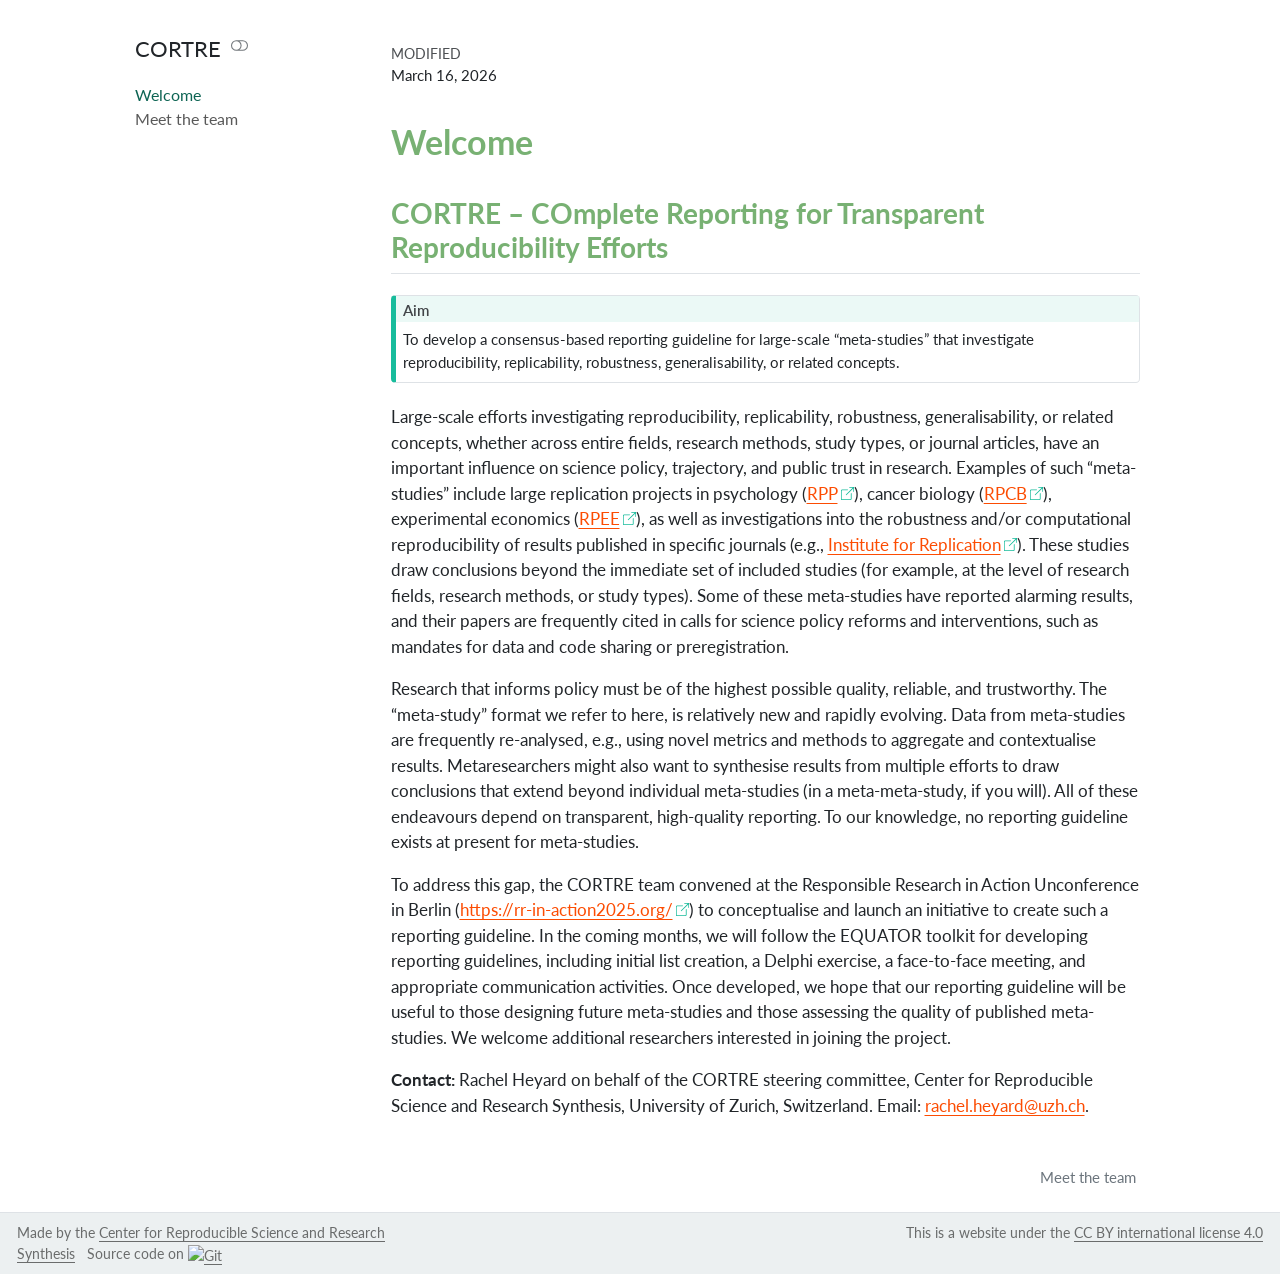
==== commit edb02f42: "update footer: add docs" ====
--- a/docs/index.html
+++ b/docs/index.html
@@ -2,7 +2,7 @@
 <html xmlns="http://www.w3.org/1999/xhtml" lang="en" xml:lang="en"><head>
 
 <meta charset="utf-8">
-<meta name="generator" content="quarto-1.7.32">
+<meta name="generator" content="quarto-1.7.29">
 
 <meta name="viewport" content="width=device-width, initial-scale=1.0, user-scalable=yes">
 
@@ -38,14 +38,14 @@
 <script src="site_libs/quarto-html/tippy.umd.min.js"></script>
 <script src="site_libs/quarto-html/anchor.min.js"></script>
 <link href="site_libs/quarto-html/tippy.css" rel="stylesheet">
-<link href="site_libs/quarto-html/quarto-syntax-highlighting-37eea08aefeeee20ff55810ff984fec1.css" rel="stylesheet" class="quarto-color-scheme" id="quarto-text-highlighting-styles">
-<link href="site_libs/quarto-html/quarto-syntax-highlighting-dark-2fef5ea3f8957b3e4ecc936fc74692ca.css" rel="stylesheet" class="quarto-color-scheme quarto-color-alternate" id="quarto-text-highlighting-styles">
-<link href="site_libs/quarto-html/quarto-syntax-highlighting-37eea08aefeeee20ff55810ff984fec1.css" rel="stylesheet" class="quarto-color-scheme-extra" id="quarto-text-highlighting-styles">
+<link href="site_libs/quarto-html/quarto-syntax-highlighting-0815c480559380816a4d1ea211a47e91.css" rel="stylesheet" class="quarto-color-scheme" id="quarto-text-highlighting-styles">
+<link href="site_libs/quarto-html/quarto-syntax-highlighting-dark-748b535e376f14d4692bf2b2e5fd6380.css" rel="stylesheet" class="quarto-color-scheme quarto-color-alternate" id="quarto-text-highlighting-styles">
+<link href="site_libs/quarto-html/quarto-syntax-highlighting-0815c480559380816a4d1ea211a47e91.css" rel="stylesheet" class="quarto-color-scheme-extra" id="quarto-text-highlighting-styles">
 <script src="site_libs/bootstrap/bootstrap.min.js"></script>
 <link href="site_libs/bootstrap/bootstrap-icons.css" rel="stylesheet">
-<link href="site_libs/bootstrap/bootstrap-a055c395a50114ef8e7a43652ebec370.min.css" rel="stylesheet" append-hash="true" class="quarto-color-scheme" id="quarto-bootstrap" data-mode="light">
-<link href="site_libs/bootstrap/bootstrap-dark-d95e5c72062d7bf5ba8f8939cb283f70.min.css" rel="stylesheet" append-hash="true" class="quarto-color-scheme quarto-color-alternate" id="quarto-bootstrap" data-mode="dark">
-<link href="site_libs/bootstrap/bootstrap-a055c395a50114ef8e7a43652ebec370.min.css" rel="stylesheet" append-hash="true" class="quarto-color-scheme-extra" id="quarto-bootstrap" data-mode="light">
+<link href="site_libs/bootstrap/bootstrap-b4aac1ef481b737fec2ff573d0ea8189.min.css" rel="stylesheet" append-hash="true" class="quarto-color-scheme" id="quarto-bootstrap" data-mode="light">
+<link href="site_libs/bootstrap/bootstrap-dark-9d837226b822c4a0b3a99f79054b3521.min.css" rel="stylesheet" append-hash="true" class="quarto-color-scheme quarto-color-alternate" id="quarto-bootstrap" data-mode="dark">
+<link href="site_libs/bootstrap/bootstrap-b4aac1ef481b737fec2ff573d0ea8189.min.css" rel="stylesheet" append-hash="true" class="quarto-color-scheme-extra" id="quarto-bootstrap" data-mode="light">
 <script id="quarto-search-options" type="application/json">{
   "location": "sidebar",
   "copy-button": false,
@@ -232,7 +232,6 @@
       toggleColorMode(toAlternate);
       setStyleSentinel(toAlternate);
       toggleGiscusIfUsed(toAlternate, darkModeDefault);
-      window.dispatchEvent(new Event('resize'));
     };
     // Switch to dark mode if need be
     if (hasAlternateSentinel()) {
@@ -304,7 +303,7 @@
     <div>
     <div class="quarto-title-meta-heading">Modified</div>
     <div class="quarto-title-meta-contents">
-      <p class="date-modified">October 7, 2025</p>
+      <p class="date-modified">March 16, 2026</p>
     </div>
   </div>
     
@@ -772,7 +771,7 @@
 <footer class="footer">
   <div class="nav-footer">
     <div class="nav-footer-left">
-<p>Made by the <a href="https://www.crs.uzh.ch/en.html">Center for Reproducible Science</a> &nbsp; Source code on <a href="https://github.com/cortre/cortre.github.io"><img src="https://github.githubassets.com/assets/GitHub-Logo-ee398b662d42.png" class="img-fluid" alt="Git" width="55"></a></p>
+<p>Made by the <a href="https://www.crs.uzh.ch/en.html">Center for Reproducible Science and Research Synthesis</a> &nbsp; Source code on <a href="https://github.com/cortre/cortre.github.io"><img src="https://github.githubassets.com/assets/GitHub-Logo-ee398b662d42.png" class="img-fluid" alt="Git" width="55"></a></p>
 </div>   
     <div class="nav-footer-center">
       &nbsp;
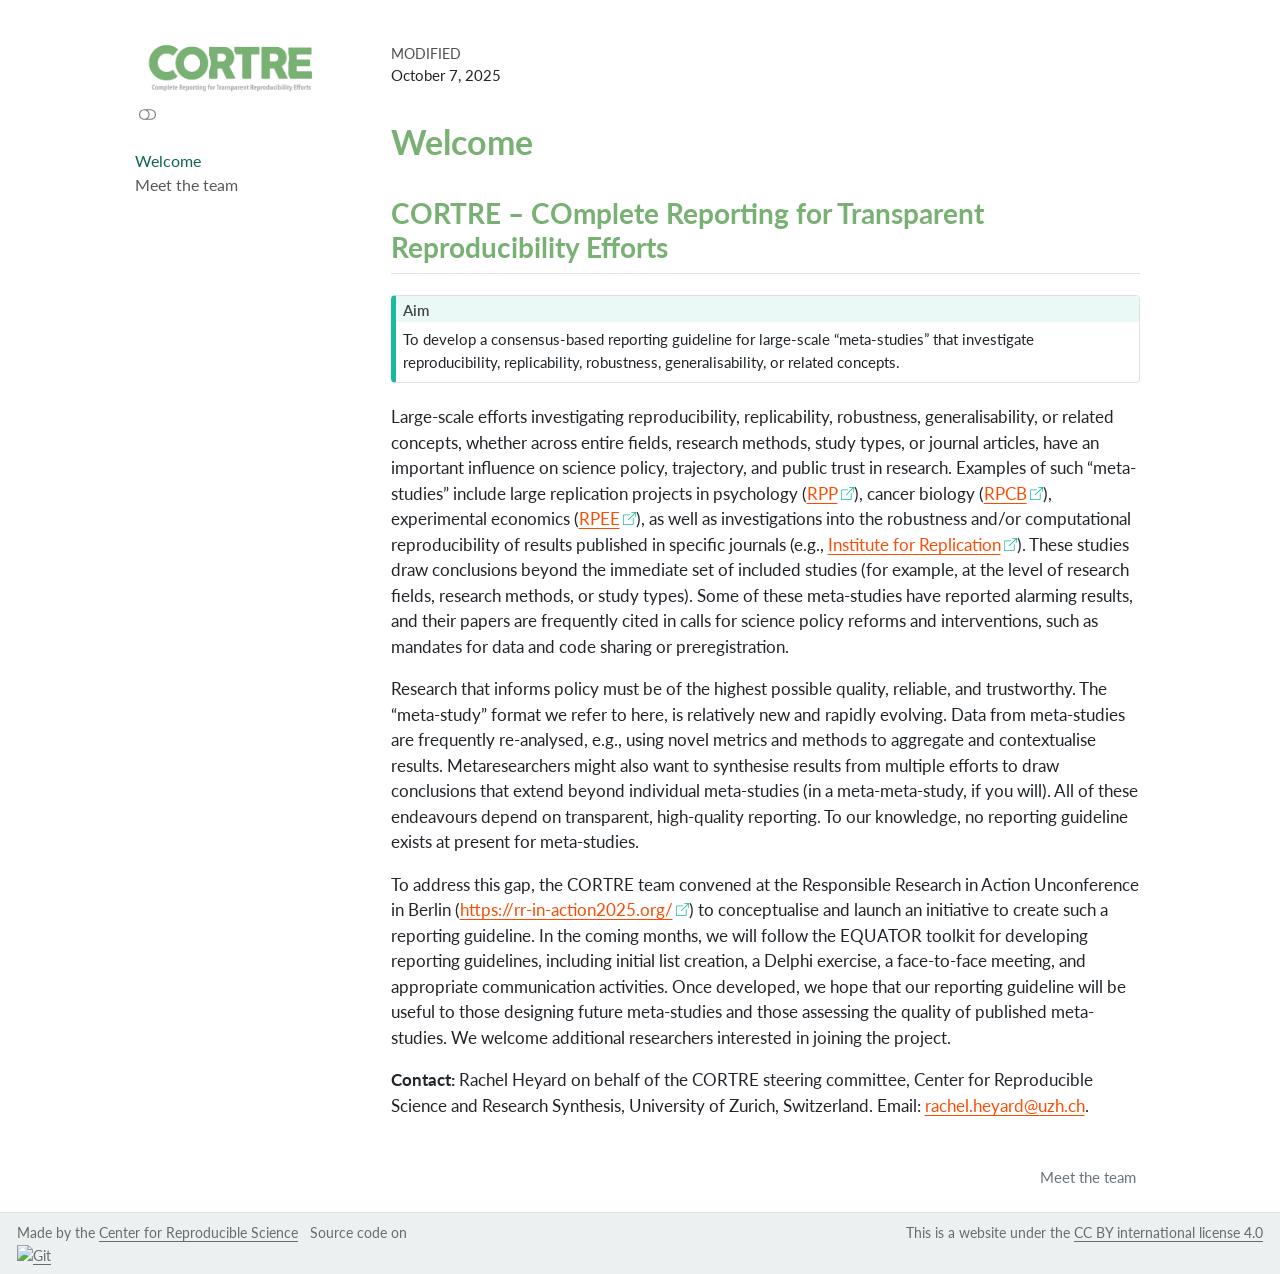
==== commit 024177e2: "changes" ====
--- a/docs/index.html
+++ b/docs/index.html
@@ -2,7 +2,7 @@
 <html xmlns="http://www.w3.org/1999/xhtml" lang="en" xml:lang="en"><head>
 
 <meta charset="utf-8">
-<meta name="generator" content="quarto-1.7.29">
+<meta name="generator" content="quarto-1.7.32">
 
 <meta name="viewport" content="width=device-width, initial-scale=1.0, user-scalable=yes">
 
@@ -32,20 +32,21 @@
 <script src="site_libs/quarto-search/quarto-search.js"></script>
 <meta name="quarto:offset" content="./">
 <link href="./team/index.html" rel="next">
+<link href="./img/logo.png" rel="icon" type="image/png">
 <script src="site_libs/quarto-html/quarto.js" type="module"></script>
 <script src="site_libs/quarto-html/tabsets/tabsets.js" type="module"></script>
 <script src="site_libs/quarto-html/popper.min.js"></script>
 <script src="site_libs/quarto-html/tippy.umd.min.js"></script>
 <script src="site_libs/quarto-html/anchor.min.js"></script>
 <link href="site_libs/quarto-html/tippy.css" rel="stylesheet">
-<link href="site_libs/quarto-html/quarto-syntax-highlighting-0815c480559380816a4d1ea211a47e91.css" rel="stylesheet" class="quarto-color-scheme" id="quarto-text-highlighting-styles">
-<link href="site_libs/quarto-html/quarto-syntax-highlighting-dark-748b535e376f14d4692bf2b2e5fd6380.css" rel="stylesheet" class="quarto-color-scheme quarto-color-alternate" id="quarto-text-highlighting-styles">
-<link href="site_libs/quarto-html/quarto-syntax-highlighting-0815c480559380816a4d1ea211a47e91.css" rel="stylesheet" class="quarto-color-scheme-extra" id="quarto-text-highlighting-styles">
+<link href="site_libs/quarto-html/quarto-syntax-highlighting-37eea08aefeeee20ff55810ff984fec1.css" rel="stylesheet" class="quarto-color-scheme" id="quarto-text-highlighting-styles">
+<link href="site_libs/quarto-html/quarto-syntax-highlighting-dark-2fef5ea3f8957b3e4ecc936fc74692ca.css" rel="stylesheet" class="quarto-color-scheme quarto-color-alternate" id="quarto-text-highlighting-styles">
+<link href="site_libs/quarto-html/quarto-syntax-highlighting-37eea08aefeeee20ff55810ff984fec1.css" rel="stylesheet" class="quarto-color-scheme-extra" id="quarto-text-highlighting-styles">
 <script src="site_libs/bootstrap/bootstrap.min.js"></script>
 <link href="site_libs/bootstrap/bootstrap-icons.css" rel="stylesheet">
-<link href="site_libs/bootstrap/bootstrap-b4aac1ef481b737fec2ff573d0ea8189.min.css" rel="stylesheet" append-hash="true" class="quarto-color-scheme" id="quarto-bootstrap" data-mode="light">
-<link href="site_libs/bootstrap/bootstrap-dark-9d837226b822c4a0b3a99f79054b3521.min.css" rel="stylesheet" append-hash="true" class="quarto-color-scheme quarto-color-alternate" id="quarto-bootstrap" data-mode="dark">
-<link href="site_libs/bootstrap/bootstrap-b4aac1ef481b737fec2ff573d0ea8189.min.css" rel="stylesheet" append-hash="true" class="quarto-color-scheme-extra" id="quarto-bootstrap" data-mode="light">
+<link href="site_libs/bootstrap/bootstrap-a055c395a50114ef8e7a43652ebec370.min.css" rel="stylesheet" append-hash="true" class="quarto-color-scheme" id="quarto-bootstrap" data-mode="light">
+<link href="site_libs/bootstrap/bootstrap-dark-d95e5c72062d7bf5ba8f8939cb283f70.min.css" rel="stylesheet" append-hash="true" class="quarto-color-scheme quarto-color-alternate" id="quarto-bootstrap" data-mode="dark">
+<link href="site_libs/bootstrap/bootstrap-a055c395a50114ef8e7a43652ebec370.min.css" rel="stylesheet" append-hash="true" class="quarto-color-scheme-extra" id="quarto-bootstrap" data-mode="light">
 <script id="quarto-search-options" type="application/json">{
   "location": "sidebar",
   "copy-button": false,
@@ -232,6 +233,7 @@
       toggleColorMode(toAlternate);
       setStyleSentinel(toAlternate);
       toggleGiscusIfUsed(toAlternate, darkModeDefault);
+      window.dispatchEvent(new Event('resize'));
     };
     // Switch to dark mode if need be
     if (hasAlternateSentinel()) {
@@ -259,12 +261,12 @@
 <!-- sidebar -->
   <nav id="quarto-sidebar" class="sidebar collapse collapse-horizontal quarto-sidebar-collapse-item sidebar-navigation floating overflow-auto">
     <div class="pt-lg-2 mt-2 text-left sidebar-header">
-    <div class="sidebar-title mb-0 py-0">
-      <a href="./">CORTRE</a> 
-        <div class="sidebar-tools-main">
+      <a href="./index.html" class="sidebar-logo-link">
+      <img src="./img/logo.png" alt="" class="sidebar-logo py-0 d-lg-inline d-none">
+      </a>
+      <div class="sidebar-tools-main">
   <a href="" class="quarto-color-scheme-toggle quarto-navigation-tool  px-1" onclick="window.quartoToggleColorScheme(); return false;" title="Toggle dark mode"><i class="bi"></i></a>
 </div>
-    </div>
       </div>
     <div class="sidebar-menu-container"> 
     <ul class="list-unstyled mt-1">
@@ -303,7 +305,7 @@
     <div>
     <div class="quarto-title-meta-heading">Modified</div>
     <div class="quarto-title-meta-contents">
-      <p class="date-modified">March 16, 2026</p>
+      <p class="date-modified">October 7, 2025</p>
     </div>
   </div>
     
@@ -771,7 +773,7 @@
 <footer class="footer">
   <div class="nav-footer">
     <div class="nav-footer-left">
-<p>Made by the <a href="https://www.crs.uzh.ch/en.html">Center for Reproducible Science and Research Synthesis</a> &nbsp; Source code on <a href="https://github.com/cortre/cortre.github.io"><img src="https://github.githubassets.com/assets/GitHub-Logo-ee398b662d42.png" class="img-fluid" alt="Git" width="55"></a></p>
+<p>Made by the <a href="https://www.crs.uzh.ch/en.html">Center for Reproducible Science</a> &nbsp; Source code on <a href="https://github.com/cortre/cortre.github.io"><img src="https://github.githubassets.com/assets/GitHub-Logo-ee398b662d42.png" class="img-fluid" alt="Git" width="55"></a></p>
 </div>   
     <div class="nav-footer-center">
       &nbsp;
--- a/docs/site_libs/quarto-html/quarto-syntax-highlighting-37eea08aefeeee20ff55810ff984fec1.css
+++ b/docs/site_libs/quarto-html/quarto-syntax-highlighting-37eea08aefeeee20ff55810ff984fec1.css
@@ -0,0 +1,236 @@
+/* quarto syntax highlight colors */
+:root {
+  --quarto-hl-ot-color: #003B4F;
+  --quarto-hl-at-color: #657422;
+  --quarto-hl-ss-color: #20794D;
+  --quarto-hl-an-color: #5E5E5E;
+  --quarto-hl-fu-color: #4758AB;
+  --quarto-hl-st-color: #20794D;
+  --quarto-hl-cf-color: #003B4F;
+  --quarto-hl-op-color: #5E5E5E;
+  --quarto-hl-er-color: #AD0000;
+  --quarto-hl-bn-color: #AD0000;
+  --quarto-hl-al-color: #AD0000;
+  --quarto-hl-va-color: #111111;
+  --quarto-hl-bu-color: inherit;
+  --quarto-hl-ex-color: inherit;
+  --quarto-hl-pp-color: #AD0000;
+  --quarto-hl-in-color: #5E5E5E;
+  --quarto-hl-vs-color: #20794D;
+  --quarto-hl-wa-color: #5E5E5E;
+  --quarto-hl-do-color: #5E5E5E;
+  --quarto-hl-im-color: #00769E;
+  --quarto-hl-ch-color: #20794D;
+  --quarto-hl-dt-color: #AD0000;
+  --quarto-hl-fl-color: #AD0000;
+  --quarto-hl-co-color: #5E5E5E;
+  --quarto-hl-cv-color: #5E5E5E;
+  --quarto-hl-cn-color: #8f5902;
+  --quarto-hl-sc-color: #5E5E5E;
+  --quarto-hl-dv-color: #AD0000;
+  --quarto-hl-kw-color: #003B4F;
+}
+
+/* other quarto variables */
+:root {
+  --quarto-font-monospace: SFMono-Regular, Menlo, Monaco, Consolas, "Liberation Mono", "Courier New", monospace;
+}
+
+/* syntax highlight based on Pandoc's rules */
+pre > code.sourceCode > span {
+  color: #003B4F;
+}
+
+code.sourceCode > span {
+  color: #003B4F;
+}
+
+div.sourceCode,
+div.sourceCode pre.sourceCode {
+  color: #003B4F;
+}
+
+/* Normal */
+code span {
+  color: #003B4F;
+}
+
+/* Alert */
+code span.al {
+  color: #AD0000;
+  font-style: inherit;
+}
+
+/* Annotation */
+code span.an {
+  color: #5E5E5E;
+  font-style: inherit;
+}
+
+/* Attribute */
+code span.at {
+  color: #657422;
+  font-style: inherit;
+}
+
+/* BaseN */
+code span.bn {
+  color: #AD0000;
+  font-style: inherit;
+}
+
+/* BuiltIn */
+code span.bu {
+  font-style: inherit;
+}
+
+/* ControlFlow */
+code span.cf {
+  color: #003B4F;
+  font-weight: bold;
+  font-style: inherit;
+}
+
+/* Char */
+code span.ch {
+  color: #20794D;
+  font-style: inherit;
+}
+
+/* Constant */
+code span.cn {
+  color: #8f5902;
+  font-style: inherit;
+}
+
+/* Comment */
+code span.co {
+  color: #5E5E5E;
+  font-style: inherit;
+}
+
+/* CommentVar */
+code span.cv {
+  color: #5E5E5E;
+  font-style: italic;
+}
+
+/* Documentation */
+code span.do {
+  color: #5E5E5E;
+  font-style: italic;
+}
+
+/* DataType */
+code span.dt {
+  color: #AD0000;
+  font-style: inherit;
+}
+
+/* DecVal */
+code span.dv {
+  color: #AD0000;
+  font-style: inherit;
+}
+
+/* Error */
+code span.er {
+  color: #AD0000;
+  font-style: inherit;
+}
+
+/* Extension */
+code span.ex {
+  font-style: inherit;
+}
+
+/* Float */
+code span.fl {
+  color: #AD0000;
+  font-style: inherit;
+}
+
+/* Function */
+code span.fu {
+  color: #4758AB;
+  font-style: inherit;
+}
+
+/* Import */
+code span.im {
+  color: #00769E;
+  font-style: inherit;
+}
+
+/* Information */
+code span.in {
+  color: #5E5E5E;
+  font-style: inherit;
+}
+
+/* Keyword */
+code span.kw {
+  color: #003B4F;
+  font-weight: bold;
+  font-style: inherit;
+}
+
+/* Operator */
+code span.op {
+  color: #5E5E5E;
+  font-style: inherit;
+}
+
+/* Other */
+code span.ot {
+  color: #003B4F;
+  font-style: inherit;
+}
+
+/* Preprocessor */
+code span.pp {
+  color: #AD0000;
+  font-style: inherit;
+}
+
+/* SpecialChar */
+code span.sc {
+  color: #5E5E5E;
+  font-style: inherit;
+}
+
+/* SpecialString */
+code span.ss {
+  color: #20794D;
+  font-style: inherit;
+}
+
+/* String */
+code span.st {
+  color: #20794D;
+  font-style: inherit;
+}
+
+/* Variable */
+code span.va {
+  color: #111111;
+  font-style: inherit;
+}
+
+/* VerbatimString */
+code span.vs {
+  color: #20794D;
+  font-style: inherit;
+}
+
+/* Warning */
+code span.wa {
+  color: #5E5E5E;
+  font-style: italic;
+}
+
+.prevent-inlining {
+  content: "</";
+}
+
+/*# sourceMappingURL=27d3d809615f7771493d095567f04340.css.map */
--- a/docs/site_libs/quarto-html/quarto-syntax-highlighting-dark-2fef5ea3f8957b3e4ecc936fc74692ca.css
+++ b/docs/site_libs/quarto-html/quarto-syntax-highlighting-dark-2fef5ea3f8957b3e4ecc936fc74692ca.css
@@ -0,0 +1,219 @@
+/* quarto syntax highlight colors */
+:root {
+  --quarto-hl-al-color: #f07178;
+  --quarto-hl-an-color: #d4d0ab;
+  --quarto-hl-at-color: #00e0e0;
+  --quarto-hl-bn-color: #d4d0ab;
+  --quarto-hl-bu-color: #abe338;
+  --quarto-hl-ch-color: #abe338;
+  --quarto-hl-co-color: #f8f8f2;
+  --quarto-hl-cv-color: #ffd700;
+  --quarto-hl-cn-color: #ffd700;
+  --quarto-hl-cf-color: #ffa07a;
+  --quarto-hl-dt-color: #ffa07a;
+  --quarto-hl-dv-color: #d4d0ab;
+  --quarto-hl-do-color: #f8f8f2;
+  --quarto-hl-er-color: #f07178;
+  --quarto-hl-ex-color: #00e0e0;
+  --quarto-hl-fl-color: #d4d0ab;
+  --quarto-hl-fu-color: #ffa07a;
+  --quarto-hl-im-color: #abe338;
+  --quarto-hl-in-color: #d4d0ab;
+  --quarto-hl-kw-color: #ffa07a;
+  --quarto-hl-op-color: #ffa07a;
+  --quarto-hl-ot-color: #00e0e0;
+  --quarto-hl-pp-color: #dcc6e0;
+  --quarto-hl-re-color: #00e0e0;
+  --quarto-hl-sc-color: #abe338;
+  --quarto-hl-ss-color: #abe338;
+  --quarto-hl-st-color: #abe338;
+  --quarto-hl-va-color: #00e0e0;
+  --quarto-hl-vs-color: #abe338;
+  --quarto-hl-wa-color: #dcc6e0;
+}
+
+/* other quarto variables */
+:root {
+  --quarto-font-monospace: SFMono-Regular, Menlo, Monaco, Consolas, "Liberation Mono", "Courier New", monospace;
+}
+
+/* syntax highlight based on Pandoc's rules */
+pre > code.sourceCode > span {
+  color: #f8f8f2;
+}
+
+code.sourceCode > span {
+  color: #f8f8f2;
+}
+
+div.sourceCode,
+div.sourceCode pre.sourceCode {
+  color: #f8f8f2;
+}
+
+/* Normal */
+code span {
+  color: #f8f8f2;
+}
+
+/* Alert */
+code span.al {
+  color: #f07178;
+}
+
+/* Annotation */
+code span.an {
+  color: #d4d0ab;
+}
+
+/* Attribute */
+code span.at {
+  color: #00e0e0;
+}
+
+/* BaseN */
+code span.bn {
+  color: #d4d0ab;
+}
+
+/* BuiltIn */
+code span.bu {
+  color: #abe338;
+}
+
+/* ControlFlow */
+code span.cf {
+  font-weight: bold;
+  color: #ffa07a;
+}
+
+/* Char */
+code span.ch {
+  color: #abe338;
+}
+
+/* Constant */
+code span.cn {
+  color: #ffd700;
+}
+
+/* Comment */
+code span.co {
+  font-style: italic;
+  color: #f8f8f2;
+}
+
+/* CommentVar */
+code span.cv {
+  color: #ffd700;
+}
+
+/* Documentation */
+code span.do {
+  color: #f8f8f2;
+}
+
+/* DataType */
+code span.dt {
+  color: #ffa07a;
+}
+
+/* DecVal */
+code span.dv {
+  color: #d4d0ab;
+}
+
+/* Error */
+code span.er {
+  color: #f07178;
+  text-decoration: underline;
+}
+
+/* Extension */
+code span.ex {
+  font-weight: bold;
+  color: #00e0e0;
+}
+
+/* Float */
+code span.fl {
+  color: #d4d0ab;
+}
+
+/* Function */
+code span.fu {
+  color: #ffa07a;
+}
+
+/* Import */
+code span.im {
+  color: #abe338;
+}
+
+/* Information */
+code span.in {
+  color: #d4d0ab;
+}
+
+/* Keyword */
+code span.kw {
+  font-weight: bold;
+  color: #ffa07a;
+}
+
+/* Operator */
+code span.op {
+  color: #ffa07a;
+}
+
+/* Other */
+code span.ot {
+  color: #00e0e0;
+}
+
+/* Preprocessor */
+code span.pp {
+  color: #dcc6e0;
+}
+
+/* RegionMarker */
+code span.re {
+  background-color: #f8f8f2;
+  color: #00e0e0;
+}
+
+/* SpecialChar */
+code span.sc {
+  color: #abe338;
+}
+
+/* SpecialString */
+code span.ss {
+  color: #abe338;
+}
+
+/* String */
+code span.st {
+  color: #abe338;
+}
+
+/* Variable */
+code span.va {
+  color: #00e0e0;
+}
+
+/* VerbatimString */
+code span.vs {
+  color: #abe338;
+}
+
+/* Warning */
+code span.wa {
+  color: #dcc6e0;
+}
+
+.prevent-inlining {
+  content: "</";
+}
+
+/*# sourceMappingURL=9d1c423767af11a14e59cf8ecfea55bb.css.map */
--- a/docs/site_libs/quarto-html/quarto-syntax-highlighting-37eea08aefeeee20ff55810ff984fec1.css
+++ b/docs/site_libs/quarto-html/quarto-syntax-highlighting-37eea08aefeeee20ff55810ff984fec1.css
@@ -0,0 +1,236 @@
+/* quarto syntax highlight colors */
+:root {
+  --quarto-hl-ot-color: #003B4F;
+  --quarto-hl-at-color: #657422;
+  --quarto-hl-ss-color: #20794D;
+  --quarto-hl-an-color: #5E5E5E;
+  --quarto-hl-fu-color: #4758AB;
+  --quarto-hl-st-color: #20794D;
+  --quarto-hl-cf-color: #003B4F;
+  --quarto-hl-op-color: #5E5E5E;
+  --quarto-hl-er-color: #AD0000;
+  --quarto-hl-bn-color: #AD0000;
+  --quarto-hl-al-color: #AD0000;
+  --quarto-hl-va-color: #111111;
+  --quarto-hl-bu-color: inherit;
+  --quarto-hl-ex-color: inherit;
+  --quarto-hl-pp-color: #AD0000;
+  --quarto-hl-in-color: #5E5E5E;
+  --quarto-hl-vs-color: #20794D;
+  --quarto-hl-wa-color: #5E5E5E;
+  --quarto-hl-do-color: #5E5E5E;
+  --quarto-hl-im-color: #00769E;
+  --quarto-hl-ch-color: #20794D;
+  --quarto-hl-dt-color: #AD0000;
+  --quarto-hl-fl-color: #AD0000;
+  --quarto-hl-co-color: #5E5E5E;
+  --quarto-hl-cv-color: #5E5E5E;
+  --quarto-hl-cn-color: #8f5902;
+  --quarto-hl-sc-color: #5E5E5E;
+  --quarto-hl-dv-color: #AD0000;
+  --quarto-hl-kw-color: #003B4F;
+}
+
+/* other quarto variables */
+:root {
+  --quarto-font-monospace: SFMono-Regular, Menlo, Monaco, Consolas, "Liberation Mono", "Courier New", monospace;
+}
+
+/* syntax highlight based on Pandoc's rules */
+pre > code.sourceCode > span {
+  color: #003B4F;
+}
+
+code.sourceCode > span {
+  color: #003B4F;
+}
+
+div.sourceCode,
+div.sourceCode pre.sourceCode {
+  color: #003B4F;
+}
+
+/* Normal */
+code span {
+  color: #003B4F;
+}
+
+/* Alert */
+code span.al {
+  color: #AD0000;
+  font-style: inherit;
+}
+
+/* Annotation */
+code span.an {
+  color: #5E5E5E;
+  font-style: inherit;
+}
+
+/* Attribute */
+code span.at {
+  color: #657422;
+  font-style: inherit;
+}
+
+/* BaseN */
+code span.bn {
+  color: #AD0000;
+  font-style: inherit;
+}
+
+/* BuiltIn */
+code span.bu {
+  font-style: inherit;
+}
+
+/* ControlFlow */
+code span.cf {
+  color: #003B4F;
+  font-weight: bold;
+  font-style: inherit;
+}
+
+/* Char */
+code span.ch {
+  color: #20794D;
+  font-style: inherit;
+}
+
+/* Constant */
+code span.cn {
+  color: #8f5902;
+  font-style: inherit;
+}
+
+/* Comment */
+code span.co {
+  color: #5E5E5E;
+  font-style: inherit;
+}
+
+/* CommentVar */
+code span.cv {
+  color: #5E5E5E;
+  font-style: italic;
+}
+
+/* Documentation */
+code span.do {
+  color: #5E5E5E;
+  font-style: italic;
+}
+
+/* DataType */
+code span.dt {
+  color: #AD0000;
+  font-style: inherit;
+}
+
+/* DecVal */
+code span.dv {
+  color: #AD0000;
+  font-style: inherit;
+}
+
+/* Error */
+code span.er {
+  color: #AD0000;
+  font-style: inherit;
+}
+
+/* Extension */
+code span.ex {
+  font-style: inherit;
+}
+
+/* Float */
+code span.fl {
+  color: #AD0000;
+  font-style: inherit;
+}
+
+/* Function */
+code span.fu {
+  color: #4758AB;
+  font-style: inherit;
+}
+
+/* Import */
+code span.im {
+  color: #00769E;
+  font-style: inherit;
+}
+
+/* Information */
+code span.in {
+  color: #5E5E5E;
+  font-style: inherit;
+}
+
+/* Keyword */
+code span.kw {
+  color: #003B4F;
+  font-weight: bold;
+  font-style: inherit;
+}
+
+/* Operator */
+code span.op {
+  color: #5E5E5E;
+  font-style: inherit;
+}
+
+/* Other */
+code span.ot {
+  color: #003B4F;
+  font-style: inherit;
+}
+
+/* Preprocessor */
+code span.pp {
+  color: #AD0000;
+  font-style: inherit;
+}
+
+/* SpecialChar */
+code span.sc {
+  color: #5E5E5E;
+  font-style: inherit;
+}
+
+/* SpecialString */
+code span.ss {
+  color: #20794D;
+  font-style: inherit;
+}
+
+/* String */
+code span.st {
+  color: #20794D;
+  font-style: inherit;
+}
+
+/* Variable */
+code span.va {
+  color: #111111;
+  font-style: inherit;
+}
+
+/* VerbatimString */
+code span.vs {
+  color: #20794D;
+  font-style: inherit;
+}
+
+/* Warning */
+code span.wa {
+  color: #5E5E5E;
+  font-style: italic;
+}
+
+.prevent-inlining {
+  content: "</";
+}
+
+/*# sourceMappingURL=27d3d809615f7771493d095567f04340.css.map */
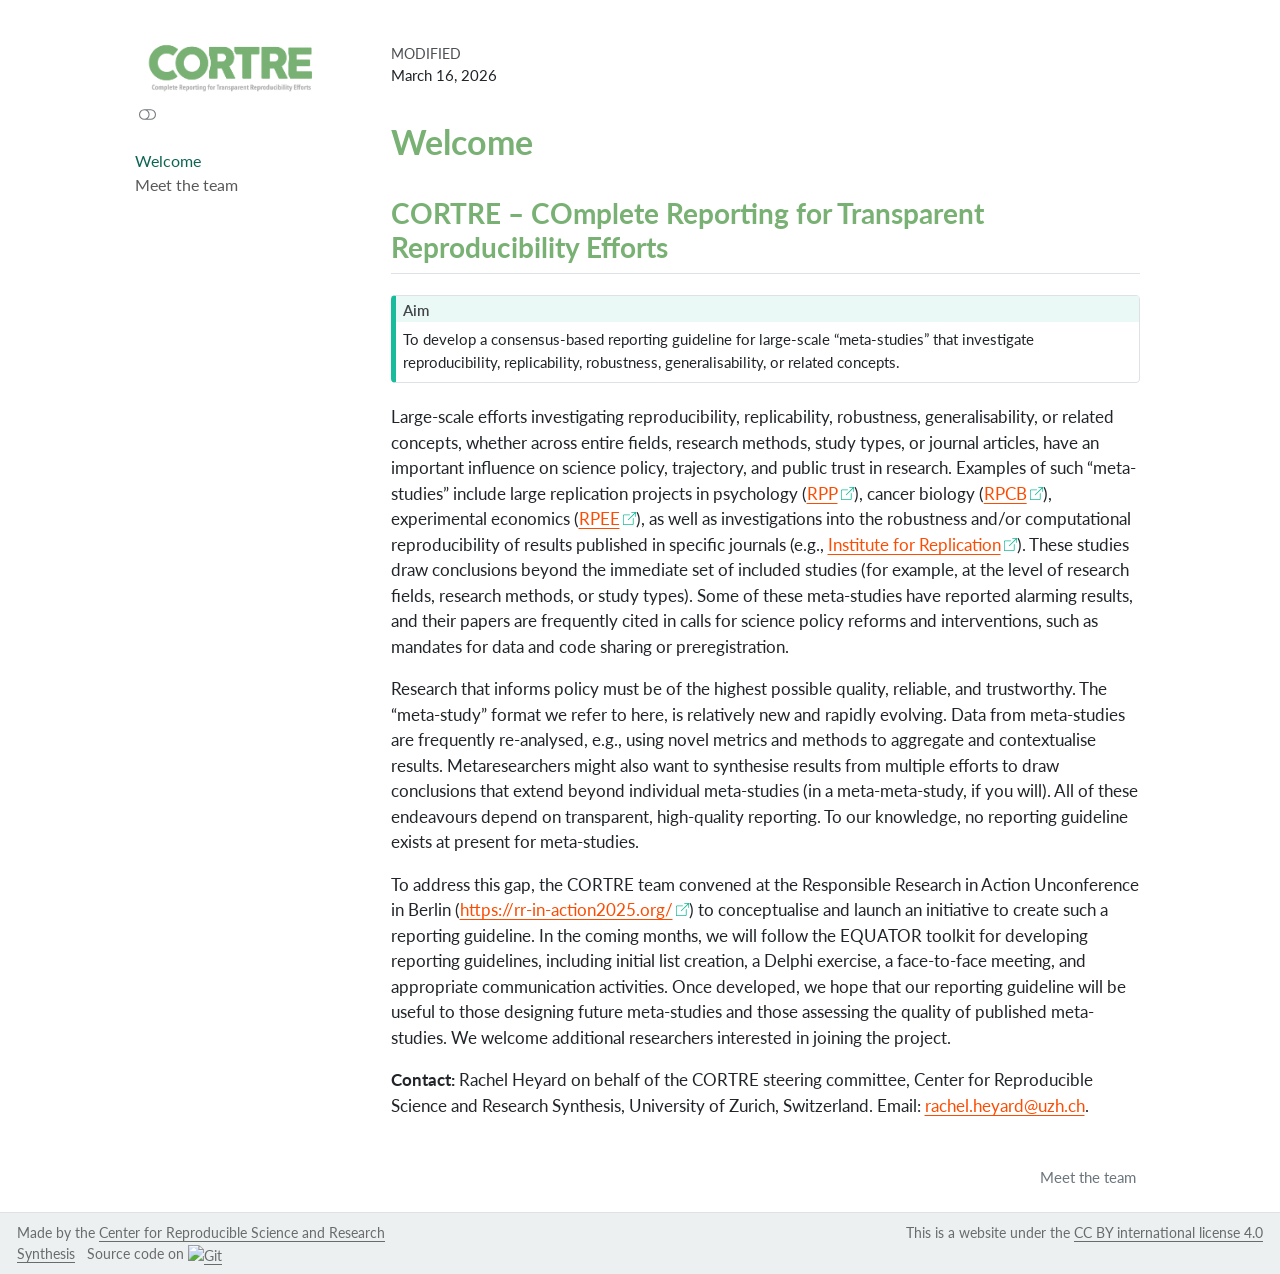
==== commit b1c487ae: "Merge branch 'main' of github.com:CORTRE/cortre.github.io" ====
--- a/docs/index.html
+++ b/docs/index.html
@@ -2,7 +2,7 @@
 <html xmlns="http://www.w3.org/1999/xhtml" lang="en" xml:lang="en"><head>
 
 <meta charset="utf-8">
-<meta name="generator" content="quarto-1.7.32">
+<meta name="generator" content="quarto-1.7.29">
 
 <meta name="viewport" content="width=device-width, initial-scale=1.0, user-scalable=yes">
 
@@ -39,14 +39,14 @@
 <script src="site_libs/quarto-html/tippy.umd.min.js"></script>
 <script src="site_libs/quarto-html/anchor.min.js"></script>
 <link href="site_libs/quarto-html/tippy.css" rel="stylesheet">
-<link href="site_libs/quarto-html/quarto-syntax-highlighting-37eea08aefeeee20ff55810ff984fec1.css" rel="stylesheet" class="quarto-color-scheme" id="quarto-text-highlighting-styles">
-<link href="site_libs/quarto-html/quarto-syntax-highlighting-dark-2fef5ea3f8957b3e4ecc936fc74692ca.css" rel="stylesheet" class="quarto-color-scheme quarto-color-alternate" id="quarto-text-highlighting-styles">
-<link href="site_libs/quarto-html/quarto-syntax-highlighting-37eea08aefeeee20ff55810ff984fec1.css" rel="stylesheet" class="quarto-color-scheme-extra" id="quarto-text-highlighting-styles">
+<link href="site_libs/quarto-html/quarto-syntax-highlighting-0815c480559380816a4d1ea211a47e91.css" rel="stylesheet" class="quarto-color-scheme" id="quarto-text-highlighting-styles">
+<link href="site_libs/quarto-html/quarto-syntax-highlighting-dark-748b535e376f14d4692bf2b2e5fd6380.css" rel="stylesheet" class="quarto-color-scheme quarto-color-alternate" id="quarto-text-highlighting-styles">
+<link href="site_libs/quarto-html/quarto-syntax-highlighting-0815c480559380816a4d1ea211a47e91.css" rel="stylesheet" class="quarto-color-scheme-extra" id="quarto-text-highlighting-styles">
 <script src="site_libs/bootstrap/bootstrap.min.js"></script>
 <link href="site_libs/bootstrap/bootstrap-icons.css" rel="stylesheet">
-<link href="site_libs/bootstrap/bootstrap-a055c395a50114ef8e7a43652ebec370.min.css" rel="stylesheet" append-hash="true" class="quarto-color-scheme" id="quarto-bootstrap" data-mode="light">
-<link href="site_libs/bootstrap/bootstrap-dark-d95e5c72062d7bf5ba8f8939cb283f70.min.css" rel="stylesheet" append-hash="true" class="quarto-color-scheme quarto-color-alternate" id="quarto-bootstrap" data-mode="dark">
-<link href="site_libs/bootstrap/bootstrap-a055c395a50114ef8e7a43652ebec370.min.css" rel="stylesheet" append-hash="true" class="quarto-color-scheme-extra" id="quarto-bootstrap" data-mode="light">
+<link href="site_libs/bootstrap/bootstrap-b4aac1ef481b737fec2ff573d0ea8189.min.css" rel="stylesheet" append-hash="true" class="quarto-color-scheme" id="quarto-bootstrap" data-mode="light">
+<link href="site_libs/bootstrap/bootstrap-dark-9d837226b822c4a0b3a99f79054b3521.min.css" rel="stylesheet" append-hash="true" class="quarto-color-scheme quarto-color-alternate" id="quarto-bootstrap" data-mode="dark">
+<link href="site_libs/bootstrap/bootstrap-b4aac1ef481b737fec2ff573d0ea8189.min.css" rel="stylesheet" append-hash="true" class="quarto-color-scheme-extra" id="quarto-bootstrap" data-mode="light">
 <script id="quarto-search-options" type="application/json">{
   "location": "sidebar",
   "copy-button": false,
@@ -233,7 +233,6 @@
       toggleColorMode(toAlternate);
       setStyleSentinel(toAlternate);
       toggleGiscusIfUsed(toAlternate, darkModeDefault);
-      window.dispatchEvent(new Event('resize'));
     };
     // Switch to dark mode if need be
     if (hasAlternateSentinel()) {
@@ -305,7 +304,7 @@
     <div>
     <div class="quarto-title-meta-heading">Modified</div>
     <div class="quarto-title-meta-contents">
-      <p class="date-modified">October 7, 2025</p>
+      <p class="date-modified">March 16, 2026</p>
     </div>
   </div>
     
@@ -773,7 +772,7 @@
 <footer class="footer">
   <div class="nav-footer">
     <div class="nav-footer-left">
-<p>Made by the <a href="https://www.crs.uzh.ch/en.html">Center for Reproducible Science</a> &nbsp; Source code on <a href="https://github.com/cortre/cortre.github.io"><img src="https://github.githubassets.com/assets/GitHub-Logo-ee398b662d42.png" class="img-fluid" alt="Git" width="55"></a></p>
+<p>Made by the <a href="https://www.crs.uzh.ch/en.html">Center for Reproducible Science and Research Synthesis</a> &nbsp; Source code on <a href="https://github.com/cortre/cortre.github.io"><img src="https://github.githubassets.com/assets/GitHub-Logo-ee398b662d42.png" class="img-fluid" alt="Git" width="55"></a></p>
 </div>   
     <div class="nav-footer-center">
       &nbsp;
